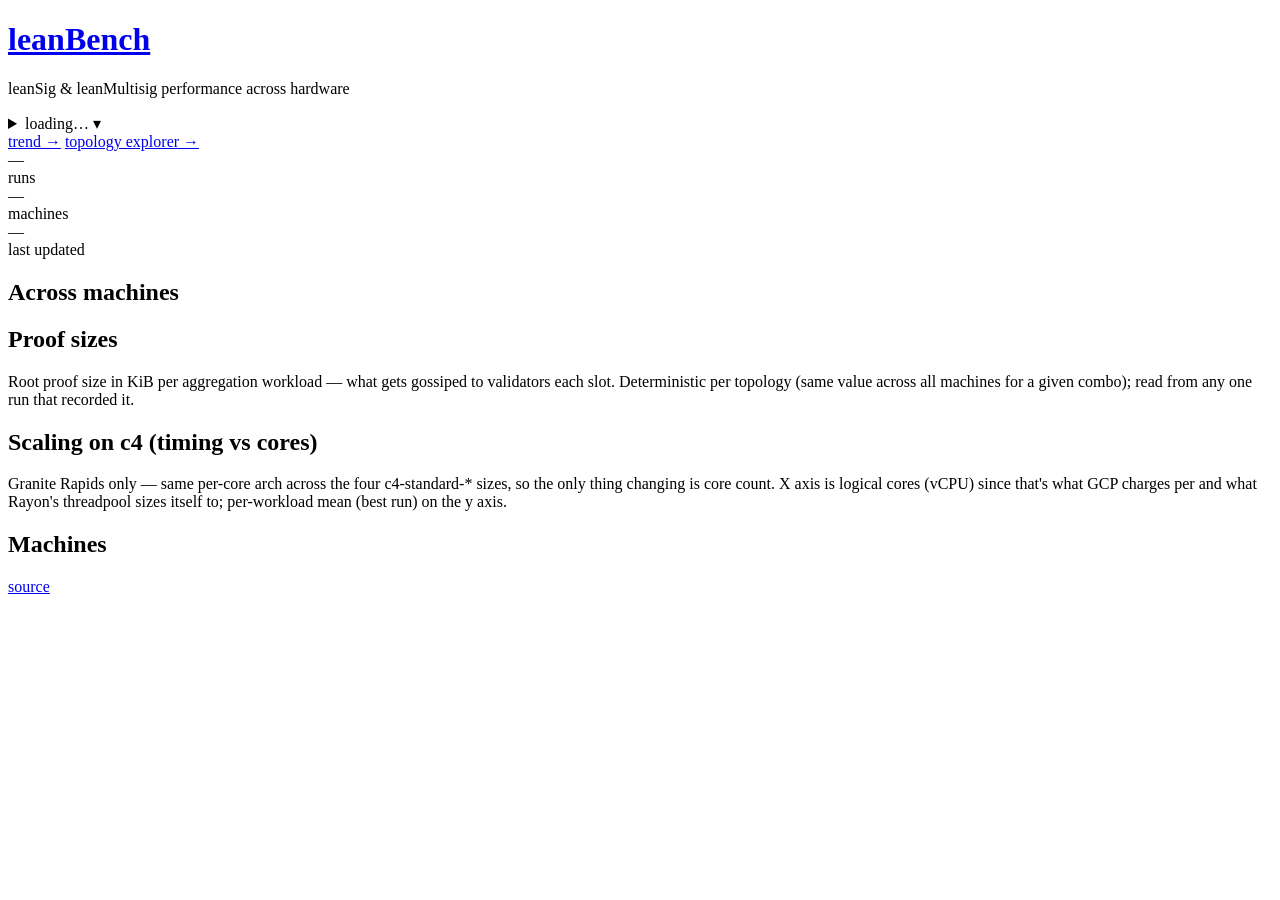
==== site/index.html @ c65a0b64 "site: update footer source link to leanEthereum/leanBench Co-Authored-By: Claude Opus 4.7 (1M contex" ====
<!doctype html>
<html lang="en">
<head>
  <meta charset="utf-8">
  <meta name="viewport" content="width=device-width, initial-scale=1">
  <title>leanBench · performance across hardware</title>
  <link rel="stylesheet" href="style.css">
  <link rel="icon" href="data:image/svg+xml,%3Csvg xmlns='http://www.w3.org/2000/svg' viewBox='0 0 100 100'%3E%3Ctext x='50' y='75' text-anchor='middle' font-size='85'%3E%E2%9A%A1%3C/text%3E%3C/svg%3E">
  <script defer data-domain="bench.leanroadmap.org" src="https://analytics.leanroadmap.org/js/script.js"></script>
</head>
<body>
  <header>
    <div class="container">
      <h1><a href="index.html" class="home-link">leanBench</a></h1>
      <p class="tagline">leanSig &amp; leanMultisig performance across hardware</p>
    </div>
  </header>

  <main class="container">
    <section id="filter">
      <div class="filter-row">
        <details class="combo-filter" id="combo-filter">
          <summary>
            <span class="combo-label">loading…</span>
            <span class="combo-chevron" aria-hidden="true">▾</span>
          </summary>
          <div class="combo-menu" id="combo-menu"></div>
        </details>
        <span class="nav-links">
          <a href="trend.html" class="nav-link">trend →</a>
          <a href="topology.html" class="nav-link">topology explorer →</a>
        </span>
      </div>
    </section>

    <section id="overview">
      <div class="stat-row">
        <div class="stat"><div class="stat-value" id="stat-runs">—</div><div class="stat-label">runs</div></div>
        <div class="stat"><div class="stat-value" id="stat-machines">—</div><div class="stat-label">machines</div></div>
        <div class="stat"><div class="stat-value" id="stat-generated">—</div><div class="stat-label">last updated</div></div>
      </div>
    </section>

    <section id="compare">
      <h2>Across machines</h2>
      <div id="compare-grid"></div>
    </section>

    <section id="proof-sizes">
      <h2>Proof sizes</h2>
      <p class="section-note">Root proof size in KiB per aggregation workload — what gets gossiped to validators each slot. Deterministic per topology (same value across all machines for a given combo); read from any one run that recorded it.</p>
      <div id="proof-size-grid"></div>
    </section>

    <section id="scaling">
      <h2>Scaling on c4 (timing vs cores)</h2>
      <p class="section-note">Granite Rapids only — same per-core arch across the four c4-standard-* sizes, so the only thing changing is core count. X axis is logical cores (vCPU) since that's what GCP charges per and what Rayon's threadpool sizes itself to; per-workload mean (best run) on the y axis.</p>
      <div id="scaling-grid"></div>
    </section>

    <section id="machines">
      <h2>Machines</h2>
      <div id="machine-list"></div>
    </section>
  </main>

  <footer>
    <div class="container">
      <a href="https://github.com/leanEthereum/leanBench">source</a>
    </div>
  </footer>

  <script src="vendor/chart.umd.min.js"></script>
  <script src="app.js"></script>
</body>
</html>
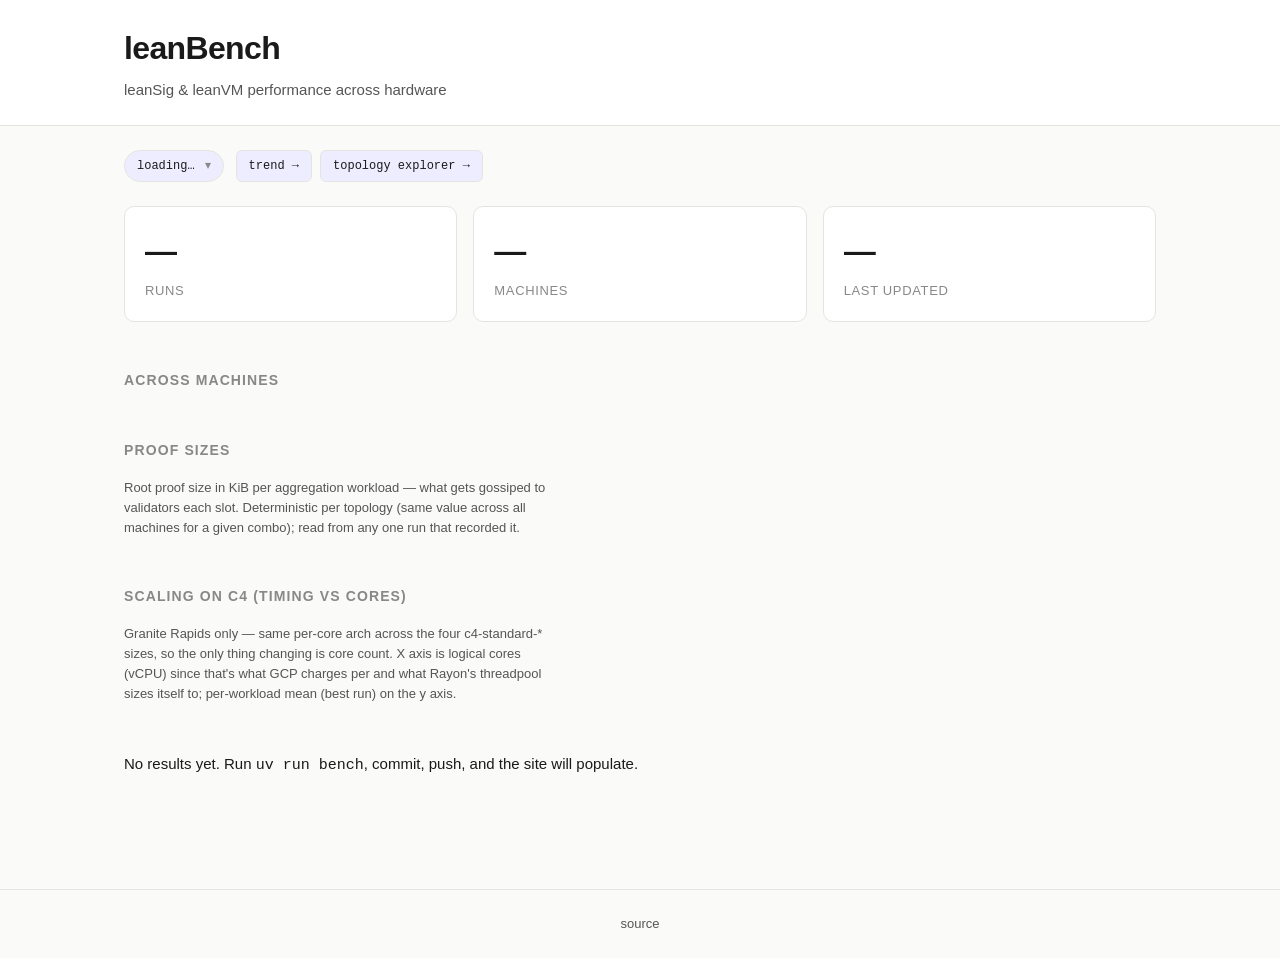
==== commit ab4c35e4: "relabel UI / prose for leanMultisig → leanVM rename; keep on-disk schema Upstream renamed leanEthere" ====
--- a/site/index.html
+++ b/site/index.html
@@ -12,7 +12,7 @@
   <header>
     <div class="container">
       <h1><a href="index.html" class="home-link">leanBench</a></h1>
-      <p class="tagline">leanSig &amp; leanMultisig performance across hardware</p>
+      <p class="tagline">leanSig &amp; leanVM performance across hardware</p>
     </div>
   </header>
 
--- a/site/style.css
+++ b/site/style.css
@@ -0,0 +1,916 @@
+/* leanBench static site — dark/light via prefers-color-scheme */
+
+:root {
+  --bg: #fafaf8;
+  --panel: #fff;
+  --ink: #1a1a1a;
+  --ink-soft: #555;
+  --ink-faint: #888;
+  --accent: #4a46d9;
+  --accent-soft: #eeedff;
+  --border: #e5e5e0;
+  --ok: #2b8a3e;
+  --warn: #d97706;
+  --mono: ui-monospace, "SF Mono", Menlo, Consolas, monospace;
+  --sans: -apple-system, BlinkMacSystemFont, "Inter", "Segoe UI", Helvetica, Arial, sans-serif;
+}
+
+@media (prefers-color-scheme: dark) {
+  :root {
+    --bg: #111114;
+    --panel: #1a1a20;
+    --ink: #f0f0ea;
+    --ink-soft: #b0b0a8;
+    --ink-faint: #707068;
+    --accent: #9a96ff;
+    --accent-soft: #25253a;
+    --border: #2a2a32;
+    --ok: #4ade80;
+    --warn: #fbbf24;
+  }
+}
+
+* { box-sizing: border-box; }
+html, body { margin: 0; padding: 0; }
+body {
+  background: var(--bg);
+  color: var(--ink);
+  font-family: var(--sans);
+  line-height: 1.55;
+  font-size: 15px;
+  -webkit-font-smoothing: antialiased;
+}
+
+.container {
+  max-width: 1080px;
+  margin: 0 auto;
+  padding-inline: 24px;
+}
+
+header {
+  padding-block: 24px;
+  border-bottom: 1px solid var(--border);
+  background: var(--panel);
+}
+header h1 {
+  margin: 0 0 4px;
+  font-size: 32px;
+  letter-spacing: -0.02em;
+  font-weight: 700;
+}
+header h1 .home-link {
+  color: inherit;
+  text-decoration: none;
+}
+header h1 .home-link:hover { color: var(--accent); }
+.tagline {
+  margin: 0;
+  color: var(--ink-soft);
+  font-size: 15px;
+}
+.back-link {
+  display: inline-block;
+  color: var(--ink-soft);
+  text-decoration: none;
+  font-size: 13px;
+  margin-bottom: 12px;
+}
+.back-link:hover { color: var(--accent); }
+
+main { padding: 24px 0 64px; }
+
+section { margin-bottom: 48px; }
+main > .container > section:first-child { margin-top: 64px; }
+h2 {
+  font-size: 14px;
+  letter-spacing: 0.08em;
+  text-transform: uppercase;
+  color: var(--ink-faint);
+  font-weight: 600;
+  margin: 0 0 16px;
+}
+
+/* Version-combo filter (pill + dropdown) */
+#filter { margin-bottom: 24px; }
+.filter-row {
+  display: flex;
+  align-items: center;
+  flex-wrap: wrap;
+  gap: 12px;
+}
+.filter-row .nav-link { margin-left: auto; }
+select.filter-machine {
+  font-family: var(--mono);
+  font-size: 12px;
+  padding: 6px 12px;
+  background: var(--accent-soft);
+  color: var(--ink);
+  border: 1px solid var(--border);
+  border-radius: 999px;
+  cursor: pointer;
+}
+select.filter-machine:hover { border-color: var(--accent); }
+.combo-warning {
+  margin-bottom: 10px;
+  padding: 8px 12px;
+  border-radius: 6px;
+  background: #b4540022;
+  border: 1px solid #b45400;
+  color: var(--ink);
+  font-size: 13px;
+  font-family: var(--mono);
+  line-height: 1.45;
+}
+.combo-filter {
+  position: relative;
+  display: inline-block;
+  font-family: var(--mono);
+  font-size: 12px;
+}
+.combo-filter > summary {
+  list-style: none;
+  cursor: pointer;
+  display: inline-flex;
+  align-items: center;
+  gap: 10px;
+  padding: 6px 12px;
+  background: var(--accent-soft);
+  color: var(--ink);
+  border: 1px solid var(--border);
+  border-radius: 999px;
+  user-select: none;
+}
+.combo-filter > summary::-webkit-details-marker { display: none; }
+.combo-filter > summary:hover { border-color: var(--accent); }
+.combo-filter[open] > summary { border-color: var(--accent); }
+.combo-filter[open] .combo-chevron { transform: rotate(180deg); }
+.combo-chevron { color: var(--ink-faint); transition: transform 120ms; }
+.combo-menu {
+  position: absolute;
+  z-index: 10;
+  top: calc(100% + 6px);
+  left: 0;
+  min-width: 100%;
+  max-width: 640px;
+  background: var(--panel);
+  border: 1px solid var(--border);
+  border-radius: 10px;
+  box-shadow: 0 6px 24px rgba(0, 0, 0, 0.08);
+  padding: 6px;
+  display: flex;
+  flex-direction: column;
+  gap: 2px;
+}
+.combo-option {
+  display: grid;
+  grid-template-columns: 1fr auto;
+  align-items: baseline;
+  gap: 16px;
+  padding: 8px 12px;
+  border-radius: 6px;
+  cursor: pointer;
+  font-family: var(--mono);
+  font-size: 12px;
+  white-space: nowrap;
+}
+.combo-option:hover { background: var(--accent-soft); }
+.combo-option.active { background: var(--accent-soft); box-shadow: inset 0 0 0 1px var(--accent); }
+.combo-option-shas { color: var(--ink); }
+.combo-option-meta { color: var(--ink-faint); font-size: 11px; }
+
+/* Overview stats */
+.stat-row {
+  display: grid;
+  grid-template-columns: repeat(3, 1fr);
+  gap: 16px;
+}
+.stat {
+  background: var(--panel);
+  border: 1px solid var(--border);
+  border-radius: 10px;
+  padding: 20px;
+}
+.stat-value {
+  font-size: 32px;
+  font-weight: 700;
+  letter-spacing: -0.02em;
+  font-variant-numeric: tabular-nums;
+  white-space: nowrap;
+  overflow: hidden;
+  text-overflow: ellipsis;
+}
+.stat-label {
+  color: var(--ink-faint);
+  font-size: 13px;
+  letter-spacing: 0.05em;
+  text-transform: uppercase;
+  margin-top: 4px;
+}
+
+/* Proof-size table — one row per aggregate workload */
+.proof-size-table {
+  width: 100%;
+  border-collapse: collapse;
+  font-family: var(--mono);
+  font-size: 13px;
+}
+.proof-size-table th,
+.proof-size-table td {
+  padding: 8px 12px;
+  text-align: left;
+  border-bottom: 1px solid var(--border);
+}
+.proof-size-table th {
+  font-weight: 600;
+  color: var(--ink-faint);
+  text-transform: uppercase;
+  font-size: 11px;
+  letter-spacing: 0.05em;
+}
+.proof-size-table td.proof-size-name { color: var(--ink-soft); }
+.proof-size-table td.proof-size-root { font-weight: 600; color: var(--ink); }
+
+/* Topology simulator (above the explorer) */
+#topology-simulator { margin-bottom: 32px; }
+@keyframes sim-flash {
+  0%, 20% { background-color: var(--accent); }
+  100%    { background-color: transparent; }
+}
+.sim-flash {
+  animation: sim-flash 1.6s ease-out;
+  border-radius: 3px;
+}
+#slot-controls {
+  margin-bottom: 24px;
+  display: flex;
+  flex-direction: column;
+  gap: 12px;
+  position: sticky;
+  top: 0;
+  z-index: 20;
+  background: var(--bg);
+  padding: 12px 0;
+}
+#slot-controls h2 { margin: 0; }
+.slot-controls-header {
+  display: flex;
+  align-items: baseline;
+  gap: 12px;
+}
+.slot-reset-link {
+  font-family: var(--mono);
+  font-size: 12px;
+  color: var(--ink-faint);
+  cursor: pointer;
+  text-decoration: none;
+}
+.slot-reset-link:hover { color: var(--accent); text-decoration: underline; }
+#slot-controls .sim-controls-grid { margin-bottom: 0; }
+.sim-controls-grid {
+  display: grid;
+  grid-template-columns: repeat(auto-fit, minmax(160px, 1fr));
+  gap: 12px;
+  margin-bottom: 20px;
+}
+.sim-controls-grid label {
+  display: flex;
+  flex-direction: column;
+  gap: 4px;
+  font-family: var(--mono);
+  font-size: 11px;
+  letter-spacing: 0.05em;
+  text-transform: uppercase;
+  color: var(--ink-faint);
+}
+.sim-controls-grid select,
+.sim-controls-grid input {
+  font-family: var(--mono);
+  font-size: 14px;
+  padding: 6px 8px;
+  background: var(--panel);
+  border: 1px solid var(--border);
+  border-radius: 6px;
+  color: var(--ink);
+  text-transform: none;
+  letter-spacing: 0;
+}
+.sim-controls-grid input:disabled {
+  background: var(--accent-soft);
+  color: var(--ink-faint);
+  border-style: dashed;
+  cursor: not-allowed;
+  opacity: 0.7;
+}
+.sim-controls-grid label:has(input:disabled) {
+  opacity: 0.7;
+}
+.sim-input-note {
+  font-family: var(--mono);
+  font-size: 10px;
+  color: var(--ink-faint);
+  text-transform: none;
+  letter-spacing: 0;
+  font-style: italic;
+}
+.sim-tiers-wrap {
+  display: flex;
+  align-items: stretch;
+  gap: 8px;
+  margin-bottom: 16px;
+}
+.sim-add-tier {
+  flex: 0 0 auto;
+  font-family: var(--mono);
+  font-size: 12px;
+  padding: 6px 12px;
+  background: var(--accent-soft);
+  border: 1px dashed var(--border);
+  border-radius: 6px;
+  color: var(--ink);
+  cursor: pointer;
+  align-self: stretch;
+}
+.sim-add-tier:hover { border-color: var(--accent); }
+.sim-total {
+  flex: 0 0 auto;
+  align-self: stretch;
+  display: flex;
+  flex-direction: column;
+  justify-content: center;
+  align-items: flex-start;
+  gap: 4px;
+  padding: 12px 16px;
+  background: var(--accent-soft);
+  border: 2px solid var(--accent);
+  border-radius: 8px;
+  font-family: var(--mono);
+  min-width: 140px;
+}
+.sim-total-label {
+  font-size: 11px;
+  letter-spacing: 0.1em;
+  text-transform: uppercase;
+  color: var(--ink-faint);
+}
+.sim-total-value {
+  font-size: 22px;
+  font-weight: 700;
+  color: var(--ink);
+}
+.sim-total-detail {
+  font-size: 11px;
+  color: var(--ink-soft);
+}
+.sim-total-divider {
+  align-self: stretch;
+  height: 1px;
+  background: var(--border);
+  margin: 4px 0;
+}
+.sim-metrics {
+  display: grid;
+  grid-template-columns: repeat(4, 1fr);
+  gap: 12px;
+  margin-bottom: 16px;
+}
+.sim-metric {
+  display: flex;
+  flex-direction: column;
+  align-items: flex-start;
+  gap: 4px;
+  padding: 12px 16px;
+  background: var(--accent-soft);
+  border: 2px solid var(--accent);
+  border-radius: 8px;
+  font-family: var(--mono);
+}
+.sim-metric-over {
+  background: rgba(220, 53, 69, 0.1);
+  border-color: #dc3545;
+}
+.sim-metric-over .sim-total-value {
+  color: #dc3545;
+}
+.sim-detail-over {
+  color: #dc3545;
+  font-weight: 600;
+}
+.sim-tiers {
+  display: flex;
+  flex: 1;
+  gap: 8px;
+  overflow-x: auto;
+}
+.sim-tier {
+  position: relative;
+  flex: 1 1 0;
+  min-width: 140px;
+  background: var(--panel);
+  border: 1px solid var(--border);
+  border-radius: 8px;
+  padding: 12px;
+  display: flex;
+  flex-direction: column;
+  gap: 6px;
+  font-family: var(--mono);
+  font-size: 13px;
+}
+.sim-tier-leaf { background: var(--accent-soft); }
+.sim-tier-head {
+  font-size: 11px;
+  letter-spacing: 0.1em;
+  text-transform: uppercase;
+  color: var(--ink-faint);
+}
+.sim-tier-stepper {
+  display: flex;
+  align-items: center;
+  justify-content: space-between;
+  gap: 6px;
+}
+.sim-step {
+  width: 26px;
+  height: 26px;
+  font-size: 14px;
+  background: var(--panel);
+  border: 1px solid var(--border);
+  border-radius: 4px;
+  cursor: pointer;
+  color: var(--ink);
+}
+.sim-step:hover { border-color: var(--accent); }
+.sim-tier-fanin { font-weight: 600; }
+.sim-tree {
+  margin: 0 0 16px;
+  padding: 8px 0;
+}
+.sim-tree-svg {
+  display: block;
+  width: 100%;
+  height: auto;
+  max-height: 600px;
+}
+.sim-tree-edge {
+  stroke: var(--border);
+  stroke-width: 0.75;
+}
+.sim-tree-node {
+  fill: var(--accent);
+  stroke: none;
+}
+.sim-tree-node-leaf {
+  fill: var(--accent);
+  fill-opacity: 0.45;
+  stroke: var(--accent);
+  stroke-width: 0.75;
+}
+.sim-tree-node-text {
+  font-family: var(--mono);
+  font-size: 10px;
+  fill: #fff;
+  pointer-events: none;
+}
+.sim-tree-node-text-leaf {
+  fill: var(--ink);
+}
+.sim-tree-col-label {
+  font-family: var(--mono);
+  font-size: 10px;
+  fill: var(--ink-faint);
+  letter-spacing: 0.05em;
+}
+.sim-tier-time { font-weight: 600; color: var(--ink); }
+.sim-tier-remove {
+  position: absolute;
+  top: 6px;
+  right: 6px;
+  width: 18px;
+  height: 18px;
+  font-size: 11px;
+  line-height: 1;
+  background: transparent;
+  border: none;
+  color: var(--ink-faint);
+  cursor: pointer;
+  padding: 0;
+}
+.sim-tier-remove:hover { color: var(--accent); }
+
+/* Topology explorer page */
+.topo-pre-table {
+  display: flex;
+  align-items: baseline;
+  gap: 12px;
+  margin: 8px 0;
+}
+.topo-results-controls {
+  display: inline-flex;
+  align-items: center;
+  gap: 8px;
+  font-family: var(--mono);
+  font-size: 11px;
+  letter-spacing: 0.05em;
+  text-transform: uppercase;
+  color: var(--ink-faint);
+}
+.topo-results-controls input {
+  font-family: var(--mono);
+  font-size: 14px;
+  padding: 6px 8px;
+  background: var(--panel);
+  border: 1px solid var(--border);
+  border-radius: 6px;
+  color: var(--ink);
+  text-transform: none;
+  letter-spacing: 0;
+  width: 110px;
+}
+.topo-cost-table,
+.topo-results-table {
+  width: 100%;
+  border-collapse: collapse;
+  font-family: var(--mono);
+  font-size: 13px;
+}
+.topo-cost-table th,
+.topo-cost-table td,
+.topo-results-table th,
+.topo-results-table td {
+  padding: 8px 12px;
+  text-align: left;
+  border-bottom: 1px solid var(--border);
+}
+.topo-cost-table th,
+.topo-results-table th {
+  font-weight: 600;
+  color: var(--ink-faint);
+  text-transform: uppercase;
+  font-size: 11px;
+  letter-spacing: 0.05em;
+}
+.topo-cost-table td.topo-cost-name,
+.topo-results-table td.topo-name {
+  color: var(--ink-soft);
+}
+.topo-results-table tr.topo-group-row th {
+  border-bottom: none;
+  padding-bottom: 4px;
+  text-align: center;
+  font-weight: 500;
+  letter-spacing: 0.05em;
+  text-transform: none;
+  color: var(--ink-soft);
+  font-size: 11px;
+}
+.topo-results-table tr.topo-group-row th.topo-group {
+  border-bottom: 1px solid var(--border);
+  padding-bottom: 4px;
+  background: var(--accent-soft);
+}
+.topo-results-table th.topo-sortable {
+  cursor: pointer;
+  user-select: none;
+}
+.topo-results-table th.topo-sortable:hover { color: var(--accent); }
+/* Thin vertical divider between the two column groups (perf | slot).
+   In the group-header row, the boundary sits between the two .topo-group
+   cells. In every other row, it falls before column 6 (agg interval). */
+.topo-results-table th.topo-group + th.topo-group {
+  border-left: 1px solid var(--border);
+}
+.topo-results-table tr:not(.topo-group-row) > th:nth-child(6),
+.topo-results-table tbody td:nth-child(6) {
+  border-left: 1px solid var(--border);
+}
+.topo-results-table td.topo-total { font-weight: 600; color: var(--ink); }
+.topo-results-table td.topo-notes { color: #b45400; font-size: 12px; }
+.topo-rec-break { font-size: 11px; color: var(--ink-soft); margin-top: 2px; }
+.topo-results-table tr.topo-extrapolated td.topo-name { font-style: italic; }
+.topo-results-table td.topo-name-clickable { cursor: pointer; color: var(--accent); }
+.topo-results-table td.topo-name-clickable:hover { text-decoration: underline; }
+.topo-results-table tr.topo-row-hidden { display: none; }
+.topo-expand-link {
+  color: var(--accent);
+  cursor: pointer;
+  text-decoration: underline;
+}
+.topo-expand-link:hover { text-decoration: none; }
+.nav-link {
+  display: inline-block;
+  font-family: var(--mono);
+  font-size: 12px;
+  padding: 6px 12px;
+  background: var(--accent-soft);
+  color: var(--ink);
+  border: 1px solid var(--border);
+  border-radius: 6px;
+  text-decoration: none;
+  vertical-align: middle;
+}
+.nav-link:hover { border-color: var(--accent); }
+
+/* Trend page */
+.trend-machine-label {
+  display: inline-flex;
+  align-items: center;
+  gap: 8px;
+  font-family: var(--mono);
+  font-size: 11px;
+  letter-spacing: 0.05em;
+  text-transform: uppercase;
+  color: var(--ink-faint);
+}
+.trend-machine-label select {
+  font-family: var(--mono);
+  font-size: 13px;
+  padding: 4px 8px;
+  background: var(--panel);
+  border: 1px solid var(--border);
+  border-radius: 6px;
+  color: var(--ink);
+  text-transform: none;
+  letter-spacing: 0;
+}
+.trend-table {
+  width: 100%;
+  border-collapse: collapse;
+  font-family: var(--mono);
+  font-size: 13px;
+}
+.trend-table th,
+.trend-table td {
+  padding: 8px 12px;
+  text-align: left;
+  border-bottom: 1px solid var(--border);
+}
+.trend-table th {
+  font-weight: 600;
+  color: var(--ink-faint);
+  text-transform: uppercase;
+  font-size: 11px;
+  letter-spacing: 0.05em;
+}
+.trend-table td.trend-ts { color: var(--ink-soft); white-space: nowrap; }
+.trend-table td.trend-name a { color: var(--ink); text-decoration: none; }
+.trend-table td.trend-name a:hover { color: var(--accent); }
+
+/* Group adjacent nav buttons in the filter row */
+.nav-links {
+  display: inline-flex;
+  align-items: center;
+  gap: 8px;
+}
+
+/* Section-level descriptive note (e.g. under a section heading) */
+.section-note {
+  color: var(--ink-soft);
+  font-size: 13px;
+  margin: 4px 0 14px;
+  max-width: 60ch;
+}
+
+/* Compare section — grid of per-workload charts, grouped by category */
+.compare-group { margin-bottom: 24px; }
+.compare-group:last-child { margin-bottom: 0; }
+.compare-group-head {
+  margin: 0 0 10px;
+  font-size: 11px;
+  letter-spacing: 0.1em;
+  text-transform: uppercase;
+  color: var(--ink-faint);
+  font-weight: 600;
+  font-family: var(--mono);
+}
+.compare-group-note {
+  margin: 12px 0 0;
+  font-size: 12px;
+  color: var(--ink-soft);
+  font-family: var(--mono);
+}
+.compare-subgroup-head {
+  margin: 20px 0 10px;
+  font-size: 11px;
+  letter-spacing: 0.1em;
+  text-transform: uppercase;
+  color: var(--ink-faint);
+  font-weight: 600;
+  font-family: var(--mono);
+}
+.compare-group-grid {
+  display: grid;
+  grid-template-columns: repeat(auto-fit, minmax(320px, 1fr));
+  gap: 16px;
+}
+.compare-card {
+  background: var(--panel);
+  border: 1px solid var(--border);
+  border-radius: 10px;
+  padding: 16px 20px 20px;
+  height: 280px;
+  display: flex;
+  flex-direction: column;
+}
+.compare-card h3 {
+  margin: 0 0 10px;
+  font-size: 13px;
+  font-family: var(--mono);
+  font-weight: 600;
+  color: var(--ink);
+}
+.compare-card-chart {
+  flex: 1;
+  position: relative;
+  min-height: 0;
+}
+
+/* Machine list */
+.machine-card {
+  background: var(--panel);
+  border: 1px solid var(--border);
+  border-radius: 10px;
+  padding: 20px 24px;
+  margin-bottom: 16px;
+}
+.machine-head {
+  display: flex;
+  align-items: baseline;
+  justify-content: space-between;
+  margin-bottom: 12px;
+  gap: 16px;
+  flex-wrap: wrap;
+}
+.machine-head h3 {
+  margin: 0;
+  font-size: 18px;
+  font-weight: 600;
+}
+.machine-meta {
+  color: var(--ink-soft);
+  font-size: 13px;
+  font-family: var(--mono);
+}
+.machine-cost {
+  white-space: nowrap;
+}
+.run-list {
+  display: grid;
+  grid-template-columns: repeat(auto-fill, minmax(260px, 1fr));
+  gap: 8px;
+  margin-top: 12px;
+}
+.run-item {
+  display: block;
+  padding: 10px 12px;
+  border-radius: 6px;
+  background: var(--accent-soft);
+  color: var(--ink);
+  text-decoration: none;
+  font-size: 13px;
+  border: 1px solid transparent;
+}
+.run-item:hover { border-color: var(--accent); }
+.run-ts { font-family: var(--mono); color: var(--ink-soft); font-size: 11px; }
+
+/* Run detail */
+dl.grid {
+  display: grid;
+  grid-template-columns: max-content 1fr;
+  gap: 8px 24px;
+  margin: 0;
+}
+dl.grid dt {
+  color: var(--ink-faint);
+  font-size: 13px;
+  letter-spacing: 0.05em;
+  text-transform: uppercase;
+}
+dl.grid dd {
+  margin: 0;
+  font-family: var(--mono);
+  font-size: 13px;
+}
+
+/* Workload cards (run detail) */
+.workload {
+  background: var(--panel);
+  border: 1px solid var(--border);
+  border-radius: 10px;
+  padding: 20px 24px;
+  margin-bottom: 16px;
+}
+.workload-head {
+  display: flex;
+  align-items: baseline;
+  justify-content: space-between;
+  margin-bottom: 12px;
+  flex-wrap: wrap;
+  gap: 12px;
+}
+.workload-name {
+  margin: 0;
+  font-size: 16px;
+  font-weight: 600;
+  font-family: var(--mono);
+}
+.workload-headline {
+  font-family: var(--mono);
+  font-size: 18px;
+  font-weight: 600;
+  color: var(--accent);
+}
+.workload-stats {
+  display: grid;
+  grid-template-columns: repeat(auto-fit, minmax(100px, 1fr));
+  gap: 12px;
+  margin: 12px 0 16px;
+  font-family: var(--mono);
+  font-size: 12px;
+}
+.workload-stat {
+  padding: 8px 10px;
+  background: var(--bg);
+  border-radius: 6px;
+}
+.workload-stat-label { color: var(--ink-faint); font-size: 11px; letter-spacing: 0.05em; text-transform: uppercase; }
+.workload-stat-value { font-size: 14px; font-weight: 600; margin-top: 2px; }
+.workload-chart-wrap { height: 200px; position: relative; margin-top: 12px; }
+.workload-meta {
+  margin-top: 12px;
+  font-family: var(--mono);
+  font-size: 12px;
+  color: var(--ink-soft);
+  padding-top: 12px;
+  border-top: 1px solid var(--border);
+}
+.workload-meta span { margin-right: 12px; }
+
+footer {
+  border-top: 1px solid var(--border);
+  padding: 24px 0;
+  font-size: 13px;
+  color: var(--ink-faint);
+  text-align: center;
+}
+footer a { color: var(--ink-soft); text-decoration: none; }
+footer a:hover { color: var(--accent); }
+
+/* Trend page — legend for on-chart numbered markings */
+.trend-markings-legend {
+  margin-top: 24px;
+  padding: 16px;
+  background: var(--panel);
+  border: 1px solid var(--border);
+  border-radius: 8px;
+  font-size: 13px;
+}
+.trend-markings-legend h3 {
+  margin: 0 0 12px;
+  font-size: 12px;
+  font-weight: 600;
+  color: var(--ink-faint);
+  text-transform: uppercase;
+  letter-spacing: 0.04em;
+}
+.trend-markings-legend .marking-row {
+  display: grid;
+  grid-template-columns: auto auto 1fr;
+  align-items: center;
+  gap: 12px;
+  padding: 6px 0;
+}
+.trend-markings-legend .marking-row + .marking-row {
+  border-top: 1px solid var(--border);
+}
+.trend-markings-legend .marking-badge {
+  display: inline-flex;
+  align-items: center;
+  justify-content: center;
+  width: 10px;
+  height: 10px;
+  border-radius: 50%;
+  background: var(--ink-faint);
+  color: #fff;
+  font-family: var(--mono);
+  font-size: 7px;
+  font-weight: 600;
+  line-height: 1;
+  opacity: 0.5;
+}
+.trend-markings-legend .marking-combo {
+  font-family: var(--mono);
+  font-size: 12px;
+  color: var(--ink-soft);
+  white-space: nowrap;
+}
+.trend-markings-legend .marking-label {
+  color: var(--ink);
+}
+/* Brief highlight when a chart badge is clicked and scrolls its row
+ * into view — fades from accent-soft back to transparent. */
+.trend-markings-legend .marking-row-flash {
+  animation: marking-flash 1.5s ease-out;
+}
+@keyframes marking-flash {
+  0%   { background: var(--accent-soft); }
+  100% { background: transparent; }
+}
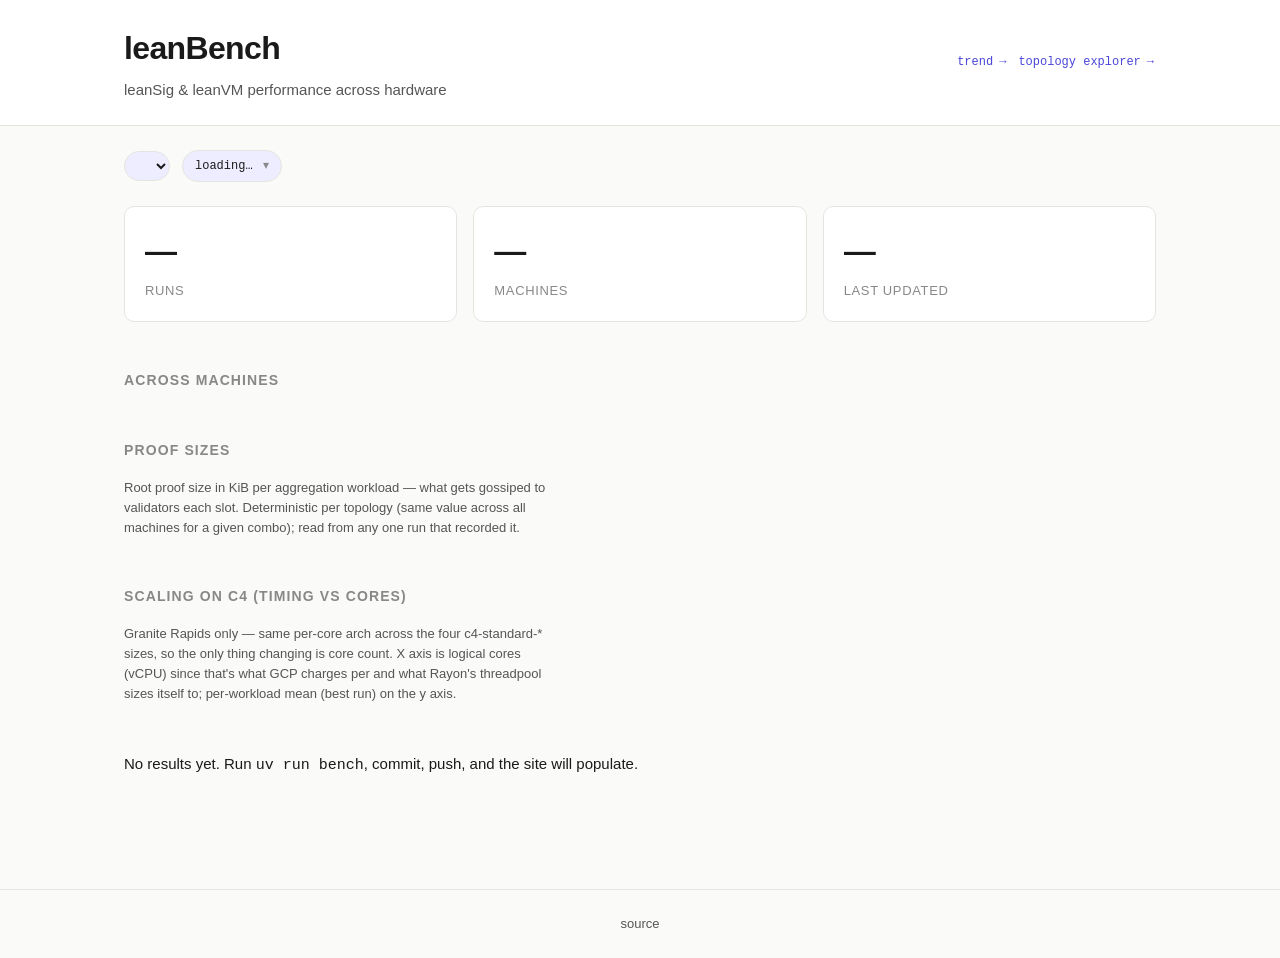
==== commit de27d7a3: "index: leanVM-first reorder + leanVM-branch filter + header nav - New leanvm-branch <select> in the " ====
--- a/site/index.html
+++ b/site/index.html
@@ -10,15 +10,22 @@
 </head>
 <body>
   <header>
-    <div class="container">
-      <h1><a href="index.html" class="home-link">leanBench</a></h1>
-      <p class="tagline">leanSig &amp; leanVM performance across hardware</p>
+    <div class="container header-row">
+      <div class="header-title">
+        <h1><a href="index.html" class="home-link">leanBench</a></h1>
+        <p class="tagline">leanSig &amp; leanVM performance across hardware</p>
+      </div>
+      <span class="nav-links">
+        <a href="trend.html" class="nav-link">trend</a>
+        <a href="topology.html" class="nav-link">topology explorer</a>
+      </span>
     </div>
   </header>
 
   <main class="container">
     <section id="filter">
       <div class="filter-row">
+        <select id="branch-filter-leanvm" class="filter-machine" title="Filter combos by leanVM branch"></select>
         <details class="combo-filter" id="combo-filter">
           <summary>
             <span class="combo-label">loading…</span>
@@ -26,10 +33,6 @@
           </summary>
           <div class="combo-menu" id="combo-menu"></div>
         </details>
-        <span class="nav-links">
-          <a href="trend.html" class="nav-link">trend →</a>
-          <a href="topology.html" class="nav-link">topology explorer →</a>
-        </span>
       </div>
     </section>
 
--- a/site/style.css
+++ b/site/style.css
@@ -98,7 +98,12 @@
   flex-wrap: wrap;
   gap: 12px;
 }
-.filter-row .nav-link { margin-left: auto; }
+.header-row {
+  display: flex;
+  align-items: center;
+  gap: 16px;
+}
+.header-row .nav-links { margin-left: auto; }
 select.filter-machine {
   font-family: var(--mono);
   font-size: 12px;
@@ -596,18 +601,24 @@
 }
 .topo-expand-link:hover { text-decoration: none; }
 .nav-link {
+  display: inline-flex;
+  align-items: center;
+  gap: 6px;
+  font-family: var(--mono);
+  font-size: 12px;
+  color: var(--accent);
+  text-decoration: none;
+  padding: 4px 2px;
+  border-bottom: 1px solid transparent;
+  transition: border-color 140ms ease;
+}
+.nav-link::after {
+  content: "→";
   display: inline-block;
-  font-family: var(--mono);
-  font-size: 12px;
-  padding: 6px 12px;
-  background: var(--accent-soft);
-  color: var(--ink);
-  border: 1px solid var(--border);
-  border-radius: 6px;
-  text-decoration: none;
-  vertical-align: middle;
-}
-.nav-link:hover { border-color: var(--accent); }
+  transition: transform 160ms ease;
+}
+.nav-link:hover { border-bottom-color: var(--accent); }
+.nav-link:hover::after { transform: translateX(3px); }
 
 /* Trend page */
 .trend-machine-label {
@@ -654,7 +665,7 @@
 .trend-table td.trend-name a { color: var(--ink); text-decoration: none; }
 .trend-table td.trend-name a:hover { color: var(--accent); }
 
-/* Group adjacent nav buttons in the filter row */
+/* Group adjacent nav links in the header row */
 .nav-links {
   display: inline-flex;
   align-items: center;
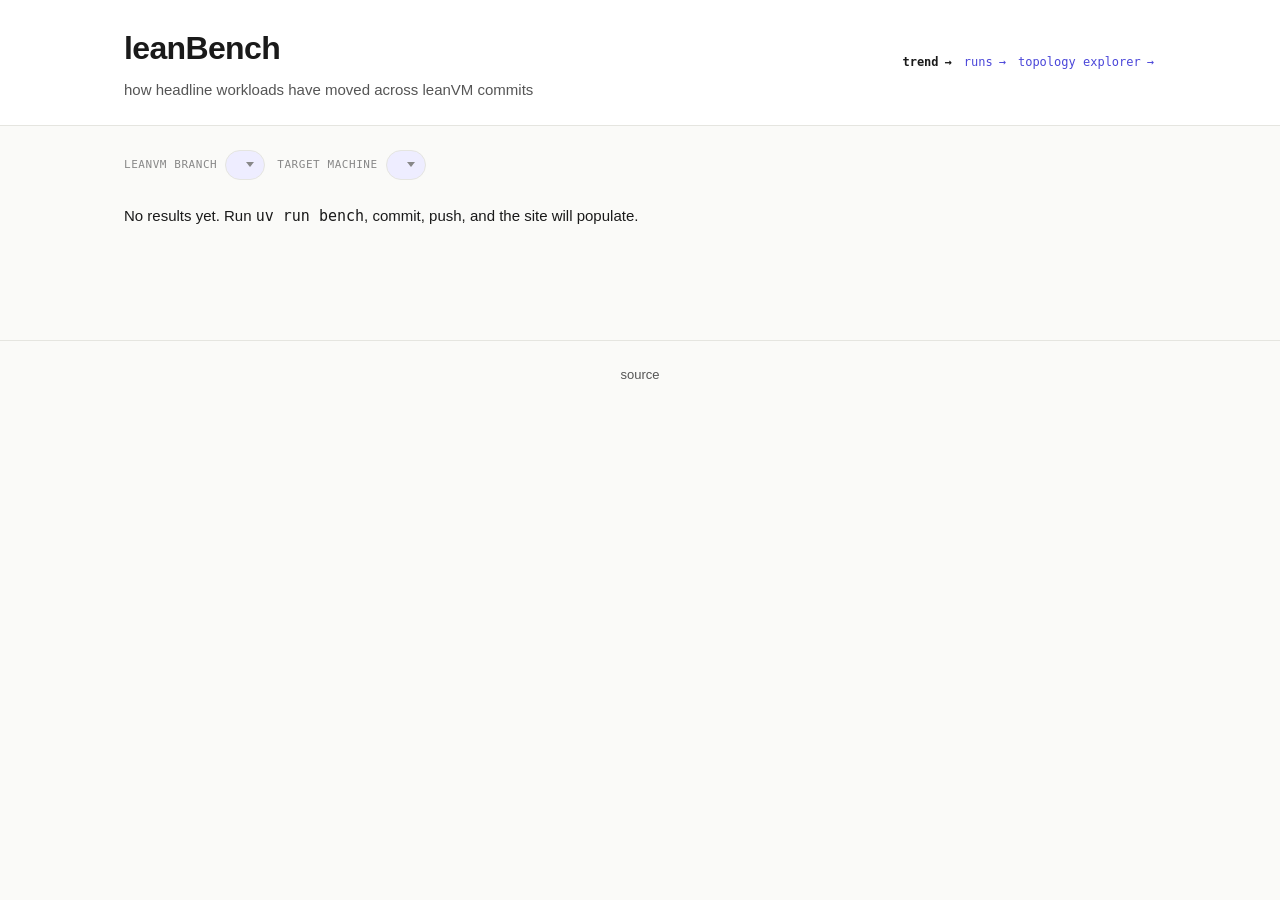
==== commit 6e814831: "site: per-branch progress dashboard as the new index Rework the front page from a combo-scoped multi" ====
--- a/site/index.html
+++ b/site/index.html
@@ -3,20 +3,21 @@
 <head>
   <meta charset="utf-8">
   <meta name="viewport" content="width=device-width, initial-scale=1">
-  <title>leanBench · performance across hardware</title>
+  <title>leanBench · per-branch progress</title>
   <link rel="stylesheet" href="style.css">
   <link rel="icon" href="data:image/svg+xml,%3Csvg xmlns='http://www.w3.org/2000/svg' viewBox='0 0 100 100'%3E%3Ctext x='50' y='75' text-anchor='middle' font-size='85'%3E%E2%9A%A1%3C/text%3E%3C/svg%3E">
   <script defer data-domain="bench.leanroadmap.org" src="https://analytics.leanroadmap.org/js/script.js"></script>
 </head>
-<body>
+<body data-page="index">
   <header>
     <div class="container header-row">
       <div class="header-title">
         <h1><a href="index.html" class="home-link">leanBench</a></h1>
-        <p class="tagline">leanSig &amp; leanVM performance across hardware</p>
+        <p class="tagline">how headline workloads have moved across leanVM commits</p>
       </div>
       <span class="nav-links">
-        <a href="trend.html" class="nav-link">trend</a>
+        <a href="index.html" class="nav-link nav-link-current">trend</a>
+        <a href="run.html" class="nav-link">runs</a>
         <a href="topology.html" class="nav-link">topology explorer</a>
       </span>
     </div>
@@ -25,45 +26,21 @@
   <main class="container">
     <section id="filter">
       <div class="filter-row">
-        <select id="branch-filter-leanvm" class="filter-machine" title="Filter combos by leanVM branch"></select>
-        <details class="combo-filter" id="combo-filter">
-          <summary>
-            <span class="combo-label">loading…</span>
-            <span class="combo-chevron" aria-hidden="true">▾</span>
-          </summary>
-          <div class="combo-menu" id="combo-menu"></div>
-        </details>
+        <label class="trend-machine-label">
+          leanVM branch
+          <select id="branch-filter-leanvm" class="filter-machine" title="Filter combos by leanVM branch"></select>
+        </label>
+        <label class="trend-machine-label">
+          target machine
+          <select id="branch-trend-machine" class="filter-machine"></select>
+        </label>
       </div>
     </section>
 
-    <section id="overview">
-      <div class="stat-row">
-        <div class="stat"><div class="stat-value" id="stat-runs">—</div><div class="stat-label">runs</div></div>
-        <div class="stat"><div class="stat-value" id="stat-machines">—</div><div class="stat-label">machines</div></div>
-        <div class="stat"><div class="stat-value" id="stat-generated">—</div><div class="stat-label">last updated</div></div>
-      </div>
-    </section>
-
-    <section id="compare">
-      <h2>Across machines</h2>
-      <div id="compare-grid"></div>
-    </section>
-
-    <section id="proof-sizes">
-      <h2>Proof sizes</h2>
-      <p class="section-note">Root proof size in KiB per aggregation workload — what gets gossiped to validators each slot. Deterministic per topology (same value across all machines for a given combo); read from any one run that recorded it.</p>
-      <div id="proof-size-grid"></div>
-    </section>
-
-    <section id="scaling">
-      <h2>Scaling on c4 (timing vs cores)</h2>
-      <p class="section-note">Granite Rapids only — same per-core arch across the four c4-standard-* sizes, so the only thing changing is core count. X axis is logical cores (vCPU) since that's what GCP charges per and what Rayon's threadpool sizes itself to; per-workload mean (best run) on the y axis.</p>
-      <div id="scaling-grid"></div>
-    </section>
-
-    <section id="machines">
-      <h2>Machines</h2>
-      <div id="machine-list"></div>
+    <section id="branch-trend-section">
+      <h2>Workload means across combos</h2>
+      <p class="section-note">One chart per headline workload — y-axis is wall-clock mean on the chosen machine, points are individual combos plotted at first-bench timestamp (proxy for when the SHA landed on the branch). Use the leanVM branch filter to scope to a single branch's progress.</p>
+      <div id="branch-trend-grid"></div>
     </section>
   </main>
 
--- a/site/style.css
+++ b/site/style.css
@@ -107,12 +107,21 @@
 select.filter-machine {
   font-family: var(--mono);
   font-size: 12px;
-  padding: 6px 12px;
-  background: var(--accent-soft);
+  line-height: 1;
+  box-sizing: border-box;
+  padding: 8px 26px 8px 12px;
+  background-color: var(--accent-soft);
   color: var(--ink);
   border: 1px solid var(--border);
   border-radius: 999px;
   cursor: pointer;
+  -webkit-appearance: none;
+  -moz-appearance: none;
+  appearance: none;
+  background-image: url("data:image/svg+xml,%3Csvg xmlns='http://www.w3.org/2000/svg' width='10' height='6' viewBox='0 0 10 6'%3E%3Cpath d='M0 0 L5 6 L10 0' fill='%23888'/%3E%3C/svg%3E");
+  background-repeat: no-repeat;
+  background-position: right 10px center;
+  background-size: 8px;
 }
 select.filter-machine:hover { border-color: var(--accent); }
 .combo-warning {
@@ -138,7 +147,9 @@
   display: inline-flex;
   align-items: center;
   gap: 10px;
-  padding: 6px 12px;
+  box-sizing: border-box;
+  line-height: 1;
+  padding: 8px 12px;
   background: var(--accent-soft);
   color: var(--ink);
   border: 1px solid var(--border);
@@ -619,8 +630,20 @@
 }
 .nav-link:hover { border-bottom-color: var(--accent); }
 .nav-link:hover::after { transform: translateX(3px); }
-
-/* Trend page */
+.nav-link-current {
+  font-weight: 700;
+  color: var(--ink);
+}
+/* Back-direction variant — arrow on the left, slides left on hover. */
+.nav-link-back::after { content: none; }
+.nav-link-back::before {
+  content: "←";
+  display: inline-block;
+  margin-right: 6px;
+  transition: transform 160ms ease;
+}
+.nav-link-back:hover::before { transform: translateX(-3px); }
+
 .trend-machine-label {
   display: inline-flex;
   align-items: center;
@@ -631,241 +654,21 @@
   text-transform: uppercase;
   color: var(--ink-faint);
 }
-.trend-machine-label select {
-  font-family: var(--mono);
-  font-size: 13px;
-  padding: 4px 8px;
-  background: var(--panel);
-  border: 1px solid var(--border);
-  border-radius: 6px;
-  color: var(--ink);
+/* The label's own text is uppercase; children opt out so their own
+ * styling (combo refs, machine names, dropdown chevron) reads normally. */
+.trend-machine-label > * {
   text-transform: none;
-  letter-spacing: 0;
-}
-.trend-table {
-  width: 100%;
-  border-collapse: collapse;
-  font-family: var(--mono);
-  font-size: 13px;
-}
-.trend-table th,
-.trend-table td {
-  padding: 8px 12px;
-  text-align: left;
-  border-bottom: 1px solid var(--border);
-}
-.trend-table th {
-  font-weight: 600;
-  color: var(--ink-faint);
-  text-transform: uppercase;
-  font-size: 11px;
-  letter-spacing: 0.05em;
-}
-.trend-table td.trend-ts { color: var(--ink-soft); white-space: nowrap; }
-.trend-table td.trend-name a { color: var(--ink); text-decoration: none; }
-.trend-table td.trend-name a:hover { color: var(--accent); }
-
-/* Group adjacent nav links in the header row */
-.nav-links {
-  display: inline-flex;
-  align-items: center;
-  gap: 8px;
-}
-
-/* Section-level descriptive note (e.g. under a section heading) */
-.section-note {
-  color: var(--ink-soft);
-  font-size: 13px;
-  margin: 4px 0 14px;
-  max-width: 60ch;
-}
-
-/* Compare section — grid of per-workload charts, grouped by category */
-.compare-group { margin-bottom: 24px; }
-.compare-group:last-child { margin-bottom: 0; }
-.compare-group-head {
-  margin: 0 0 10px;
-  font-size: 11px;
-  letter-spacing: 0.1em;
-  text-transform: uppercase;
-  color: var(--ink-faint);
-  font-weight: 600;
-  font-family: var(--mono);
-}
-.compare-group-note {
-  margin: 12px 0 0;
-  font-size: 12px;
-  color: var(--ink-soft);
-  font-family: var(--mono);
-}
-.compare-subgroup-head {
-  margin: 20px 0 10px;
-  font-size: 11px;
-  letter-spacing: 0.1em;
-  text-transform: uppercase;
-  color: var(--ink-faint);
-  font-weight: 600;
-  font-family: var(--mono);
-}
-.compare-group-grid {
-  display: grid;
-  grid-template-columns: repeat(auto-fit, minmax(320px, 1fr));
-  gap: 16px;
-}
-.compare-card {
-  background: var(--panel);
-  border: 1px solid var(--border);
-  border-radius: 10px;
-  padding: 16px 20px 20px;
-  height: 280px;
-  display: flex;
-  flex-direction: column;
-}
-.compare-card h3 {
-  margin: 0 0 10px;
-  font-size: 13px;
-  font-family: var(--mono);
-  font-weight: 600;
-  color: var(--ink);
-}
-.compare-card-chart {
-  flex: 1;
-  position: relative;
-  min-height: 0;
-}
-
-/* Machine list */
-.machine-card {
-  background: var(--panel);
-  border: 1px solid var(--border);
-  border-radius: 10px;
-  padding: 20px 24px;
-  margin-bottom: 16px;
-}
-.machine-head {
-  display: flex;
-  align-items: baseline;
-  justify-content: space-between;
-  margin-bottom: 12px;
-  gap: 16px;
-  flex-wrap: wrap;
-}
-.machine-head h3 {
-  margin: 0;
-  font-size: 18px;
-  font-weight: 600;
-}
-.machine-meta {
-  color: var(--ink-soft);
-  font-size: 13px;
-  font-family: var(--mono);
-}
-.machine-cost {
-  white-space: nowrap;
-}
-.run-list {
-  display: grid;
-  grid-template-columns: repeat(auto-fill, minmax(260px, 1fr));
-  gap: 8px;
-  margin-top: 12px;
-}
-.run-item {
-  display: block;
-  padding: 10px 12px;
-  border-radius: 6px;
-  background: var(--accent-soft);
-  color: var(--ink);
-  text-decoration: none;
-  font-size: 13px;
-  border: 1px solid transparent;
-}
-.run-item:hover { border-color: var(--accent); }
-.run-ts { font-family: var(--mono); color: var(--ink-soft); font-size: 11px; }
-
-/* Run detail */
-dl.grid {
-  display: grid;
-  grid-template-columns: max-content 1fr;
-  gap: 8px 24px;
-  margin: 0;
-}
-dl.grid dt {
-  color: var(--ink-faint);
-  font-size: 13px;
-  letter-spacing: 0.05em;
-  text-transform: uppercase;
-}
-dl.grid dd {
-  margin: 0;
-  font-family: var(--mono);
-  font-size: 13px;
-}
-
-/* Workload cards (run detail) */
-.workload {
-  background: var(--panel);
-  border: 1px solid var(--border);
-  border-radius: 10px;
-  padding: 20px 24px;
-  margin-bottom: 16px;
-}
-.workload-head {
-  display: flex;
-  align-items: baseline;
-  justify-content: space-between;
-  margin-bottom: 12px;
-  flex-wrap: wrap;
-  gap: 12px;
-}
-.workload-name {
-  margin: 0;
-  font-size: 16px;
-  font-weight: 600;
-  font-family: var(--mono);
-}
-.workload-headline {
-  font-family: var(--mono);
-  font-size: 18px;
-  font-weight: 600;
-  color: var(--accent);
-}
-.workload-stats {
-  display: grid;
-  grid-template-columns: repeat(auto-fit, minmax(100px, 1fr));
-  gap: 12px;
-  margin: 12px 0 16px;
-  font-family: var(--mono);
-  font-size: 12px;
-}
-.workload-stat {
-  padding: 8px 10px;
-  background: var(--bg);
-  border-radius: 6px;
-}
-.workload-stat-label { color: var(--ink-faint); font-size: 11px; letter-spacing: 0.05em; text-transform: uppercase; }
-.workload-stat-value { font-size: 14px; font-weight: 600; margin-top: 2px; }
-.workload-chart-wrap { height: 200px; position: relative; margin-top: 12px; }
-.workload-meta {
-  margin-top: 12px;
-  font-family: var(--mono);
-  font-size: 12px;
-  color: var(--ink-soft);
-  padding-top: 12px;
-  border-top: 1px solid var(--border);
-}
-.workload-meta span { margin-right: 12px; }
-
-footer {
-  border-top: 1px solid var(--border);
-  padding: 24px 0;
-  font-size: 13px;
-  color: var(--ink-faint);
+  letter-spacing: normal;
+  color: var(--ink);
+}
+.compare-empty {
+  color: var(--ink-faint);
+  font-size: 12px;
   text-align: center;
-}
-footer a { color: var(--ink-soft); text-decoration: none; }
-footer a:hover { color: var(--accent); }
-
-/* Trend page — legend for on-chart numbered markings */
+  margin: 32px 0;
+}
+
+/* Annotations legend — one row per numbered badge that appears above charts. */
 .trend-markings-legend {
   margin-top: 24px;
   padding: 16px;
@@ -916,8 +719,6 @@
 .trend-markings-legend .marking-label {
   color: var(--ink);
 }
-/* Brief highlight when a chart badge is clicked and scrolls its row
- * into view — fades from accent-soft back to transparent. */
 .trend-markings-legend .marking-row-flash {
   animation: marking-flash 1.5s ease-out;
 }
@@ -925,3 +726,204 @@
   0%   { background: var(--accent-soft); }
   100% { background: transparent; }
 }
+
+/* Group adjacent nav links in the header row */
+.nav-links {
+  display: inline-flex;
+  align-items: center;
+  gap: 8px;
+}
+
+/* Section-level descriptive note (e.g. under a section heading) */
+.section-note {
+  color: var(--ink-soft);
+  font-size: 13px;
+  margin: 4px 0 14px;
+  max-width: 60ch;
+}
+
+/* Compare section — grid of per-workload charts, grouped by category */
+.compare-group { margin-bottom: 24px; }
+.compare-group:last-child { margin-bottom: 0; }
+.compare-group-head {
+  margin: 0 0 10px;
+  font-size: 11px;
+  letter-spacing: 0.1em;
+  text-transform: uppercase;
+  color: var(--ink-faint);
+  font-weight: 600;
+  font-family: var(--mono);
+}
+.compare-group-note {
+  margin: 12px 0 0;
+  font-size: 12px;
+  color: var(--ink-soft);
+  font-family: var(--mono);
+}
+.compare-subgroup-head {
+  margin: 20px 0 10px;
+  font-size: 11px;
+  letter-spacing: 0.1em;
+  text-transform: uppercase;
+  color: var(--ink-faint);
+  font-weight: 600;
+  font-family: var(--mono);
+}
+.compare-group-grid {
+  display: grid;
+  grid-template-columns: repeat(auto-fit, minmax(320px, 1fr));
+  gap: 16px;
+}
+.compare-card {
+  background: var(--panel);
+  border: 1px solid var(--border);
+  border-radius: 10px;
+  padding: 16px 20px 20px;
+  height: 280px;
+  display: flex;
+  flex-direction: column;
+}
+.compare-card h3 {
+  margin: 0 0 10px;
+  font-size: 13px;
+  font-family: var(--mono);
+  font-weight: 600;
+  color: var(--ink);
+}
+.compare-card-chart {
+  flex: 1;
+  position: relative;
+  min-height: 0;
+}
+
+/* Machine list */
+.machine-card {
+  background: var(--panel);
+  border: 1px solid var(--border);
+  border-radius: 10px;
+  padding: 20px 24px;
+  margin-bottom: 16px;
+}
+.machine-head {
+  display: flex;
+  align-items: baseline;
+  justify-content: space-between;
+  margin-bottom: 12px;
+  gap: 16px;
+  flex-wrap: wrap;
+}
+.machine-head h3 {
+  margin: 0;
+  font-size: 18px;
+  font-weight: 600;
+}
+.machine-meta {
+  color: var(--ink-soft);
+  font-size: 13px;
+  font-family: var(--mono);
+}
+.machine-cost {
+  white-space: nowrap;
+}
+.run-list {
+  display: grid;
+  grid-template-columns: repeat(auto-fill, minmax(260px, 1fr));
+  gap: 8px;
+  margin-top: 12px;
+}
+.run-item {
+  display: block;
+  padding: 10px 12px;
+  border-radius: 6px;
+  background: var(--accent-soft);
+  color: var(--ink);
+  text-decoration: none;
+  font-size: 13px;
+  border: 1px solid transparent;
+}
+.run-item:hover { border-color: var(--accent); }
+.run-ts { font-family: var(--mono); color: var(--ink-soft); font-size: 11px; }
+
+/* Run detail */
+dl.grid {
+  display: grid;
+  grid-template-columns: max-content 1fr;
+  gap: 8px 24px;
+  margin: 0;
+}
+dl.grid dt {
+  color: var(--ink-faint);
+  font-size: 13px;
+  letter-spacing: 0.05em;
+  text-transform: uppercase;
+}
+dl.grid dd {
+  margin: 0;
+  font-family: var(--mono);
+  font-size: 13px;
+}
+
+/* Workload cards (run detail) */
+.workload {
+  background: var(--panel);
+  border: 1px solid var(--border);
+  border-radius: 10px;
+  padding: 20px 24px;
+  margin-bottom: 16px;
+}
+.workload-head {
+  display: flex;
+  align-items: baseline;
+  justify-content: space-between;
+  margin-bottom: 12px;
+  flex-wrap: wrap;
+  gap: 12px;
+}
+.workload-name {
+  margin: 0;
+  font-size: 16px;
+  font-weight: 600;
+  font-family: var(--mono);
+}
+.workload-headline {
+  font-family: var(--mono);
+  font-size: 18px;
+  font-weight: 600;
+  color: var(--accent);
+}
+.workload-stats {
+  display: grid;
+  grid-template-columns: repeat(auto-fit, minmax(100px, 1fr));
+  gap: 12px;
+  margin: 12px 0 16px;
+  font-family: var(--mono);
+  font-size: 12px;
+}
+.workload-stat {
+  padding: 8px 10px;
+  background: var(--bg);
+  border-radius: 6px;
+}
+.workload-stat-label { color: var(--ink-faint); font-size: 11px; letter-spacing: 0.05em; text-transform: uppercase; }
+.workload-stat-value { font-size: 14px; font-weight: 600; margin-top: 2px; }
+.workload-chart-wrap { height: 200px; position: relative; margin-top: 12px; }
+.workload-meta {
+  margin-top: 12px;
+  font-family: var(--mono);
+  font-size: 12px;
+  color: var(--ink-soft);
+  padding-top: 12px;
+  border-top: 1px solid var(--border);
+}
+.workload-meta span { margin-right: 12px; }
+
+footer {
+  border-top: 1px solid var(--border);
+  padding: 24px 0;
+  font-size: 13px;
+  color: var(--ink-faint);
+  text-align: center;
+}
+footer a { color: var(--ink-soft); text-decoration: none; }
+footer a:hover { color: var(--accent); }
+
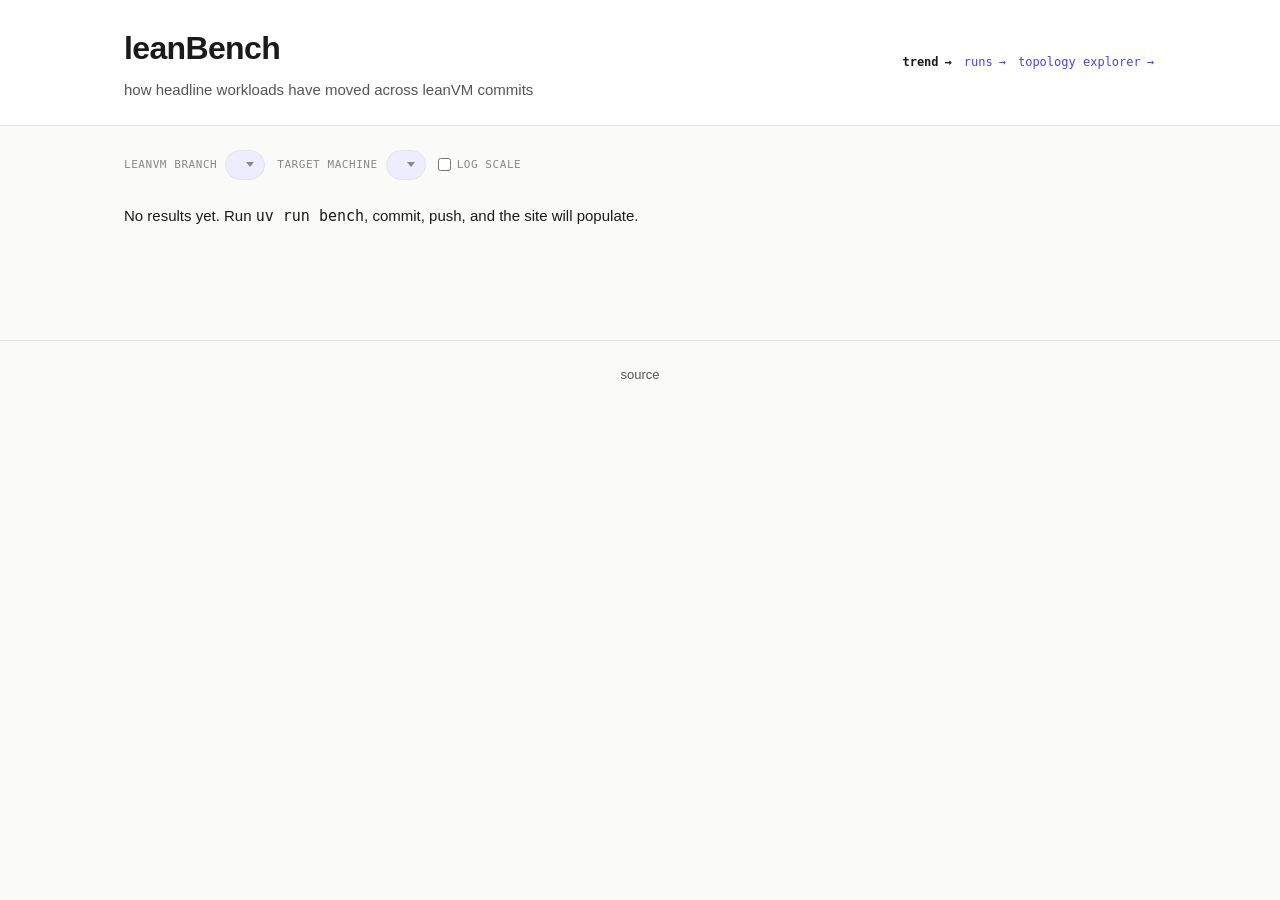
==== commit 4511f519: "run + trend pages: persistent log-scale toggle, hide c4-standard-4 A session-persisted (localStorage" ====
--- a/site/index.html
+++ b/site/index.html
@@ -28,18 +28,21 @@
       <div class="filter-row">
         <label class="trend-machine-label">
           leanVM branch
-          <select id="branch-filter-leanvm" class="filter-machine" title="Filter combos by leanVM branch"></select>
+          <select id="branch-filter-leanvm" class="filter-machine" title="Filter commits by leanVM branch"></select>
         </label>
         <label class="trend-machine-label">
           target machine
           <select id="branch-trend-machine" class="filter-machine"></select>
         </label>
+        <label class="log-toggle">
+          <input type="checkbox" id="log-scale-toggle"> log scale
+        </label>
       </div>
     </section>
 
     <section id="branch-trend-section">
-      <h2>Workload means across combos</h2>
-      <p class="section-note">One chart per headline workload — y-axis is wall-clock mean on the chosen machine, points are individual combos plotted at first-bench timestamp (proxy for when the SHA landed on the branch). Use the leanVM branch filter to scope to a single branch's progress.</p>
+      <h2>Workload means across commits</h2>
+      <p class="section-note">One chart per headline workload — y-axis is wall-clock mean on the chosen machine, points are individual commits plotted at first-bench timestamp (proxy for when the SHA landed on the branch). Use the leanVM branch filter to scope to a single branch's progress.</p>
       <div id="branch-trend-grid"></div>
     </section>
   </main>
--- a/site/style.css
+++ b/site/style.css
@@ -163,7 +163,9 @@
 .combo-chevron { color: var(--ink-faint); transition: transform 120ms; }
 .combo-menu {
   position: absolute;
-  z-index: 10;
+  /* Topology page has a sticky budget panel at z-index 20; the dropdown
+   * menu has to sit above it or the open dropdown gets occluded. */
+  z-index: 30;
   top: calc(100% + 6px);
   left: 0;
   min-width: 100%;
@@ -661,70 +663,23 @@
   letter-spacing: normal;
   color: var(--ink);
 }
+.log-toggle {
+  display: inline-flex;
+  align-items: center;
+  gap: 6px;
+  font-family: var(--mono);
+  font-size: 11px;
+  letter-spacing: 0.05em;
+  text-transform: uppercase;
+  color: var(--ink-faint);
+  cursor: pointer;
+}
+.log-toggle input { cursor: pointer; margin: 0; }
 .compare-empty {
   color: var(--ink-faint);
   font-size: 12px;
   text-align: center;
   margin: 32px 0;
-}
-
-/* Annotations legend — one row per numbered badge that appears above charts. */
-.trend-markings-legend {
-  margin-top: 24px;
-  padding: 16px;
-  background: var(--panel);
-  border: 1px solid var(--border);
-  border-radius: 8px;
-  font-size: 13px;
-}
-.trend-markings-legend h3 {
-  margin: 0 0 12px;
-  font-size: 12px;
-  font-weight: 600;
-  color: var(--ink-faint);
-  text-transform: uppercase;
-  letter-spacing: 0.04em;
-}
-.trend-markings-legend .marking-row {
-  display: grid;
-  grid-template-columns: auto auto 1fr;
-  align-items: center;
-  gap: 12px;
-  padding: 6px 0;
-}
-.trend-markings-legend .marking-row + .marking-row {
-  border-top: 1px solid var(--border);
-}
-.trend-markings-legend .marking-badge {
-  display: inline-flex;
-  align-items: center;
-  justify-content: center;
-  width: 10px;
-  height: 10px;
-  border-radius: 50%;
-  background: var(--ink-faint);
-  color: #fff;
-  font-family: var(--mono);
-  font-size: 7px;
-  font-weight: 600;
-  line-height: 1;
-  opacity: 0.5;
-}
-.trend-markings-legend .marking-combo {
-  font-family: var(--mono);
-  font-size: 12px;
-  color: var(--ink-soft);
-  white-space: nowrap;
-}
-.trend-markings-legend .marking-label {
-  color: var(--ink);
-}
-.trend-markings-legend .marking-row-flash {
-  animation: marking-flash 1.5s ease-out;
-}
-@keyframes marking-flash {
-  0%   { background: var(--accent-soft); }
-  100% { background: transparent; }
 }
 
 /* Group adjacent nav links in the header row */
